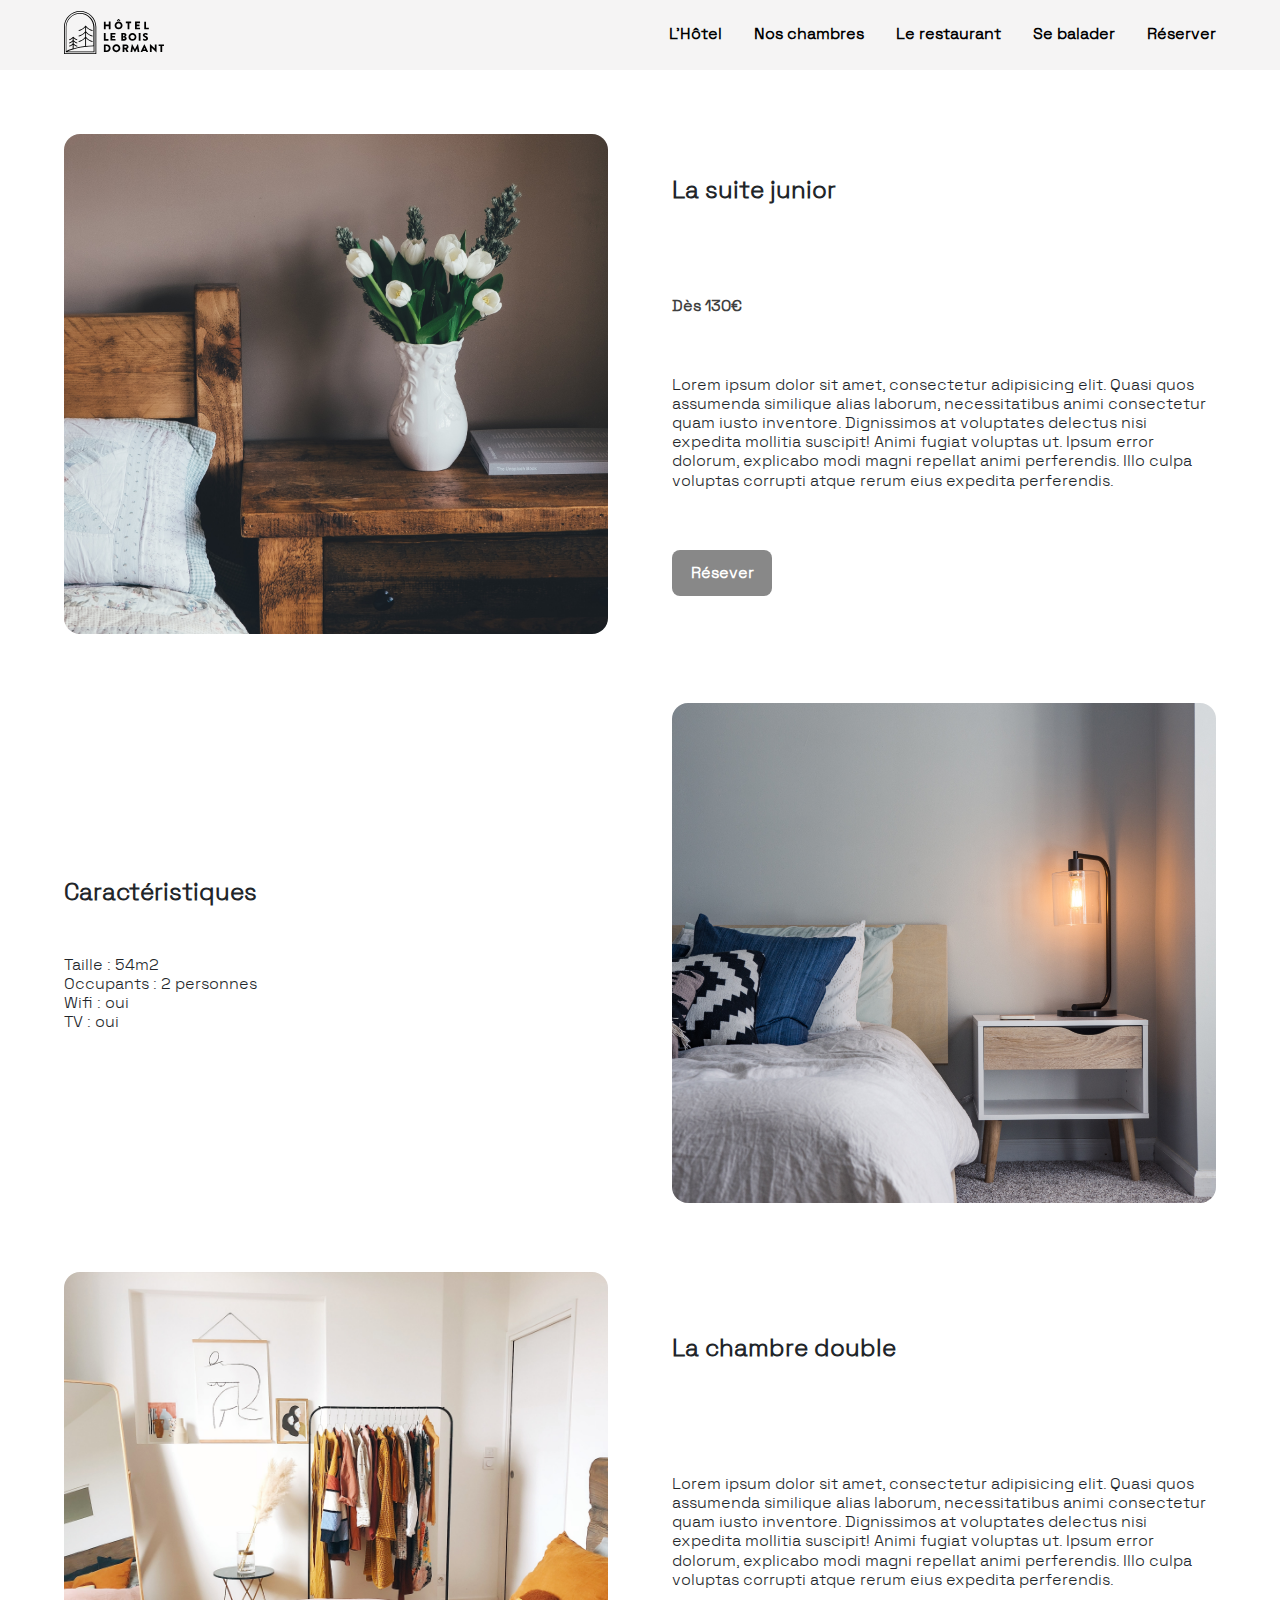
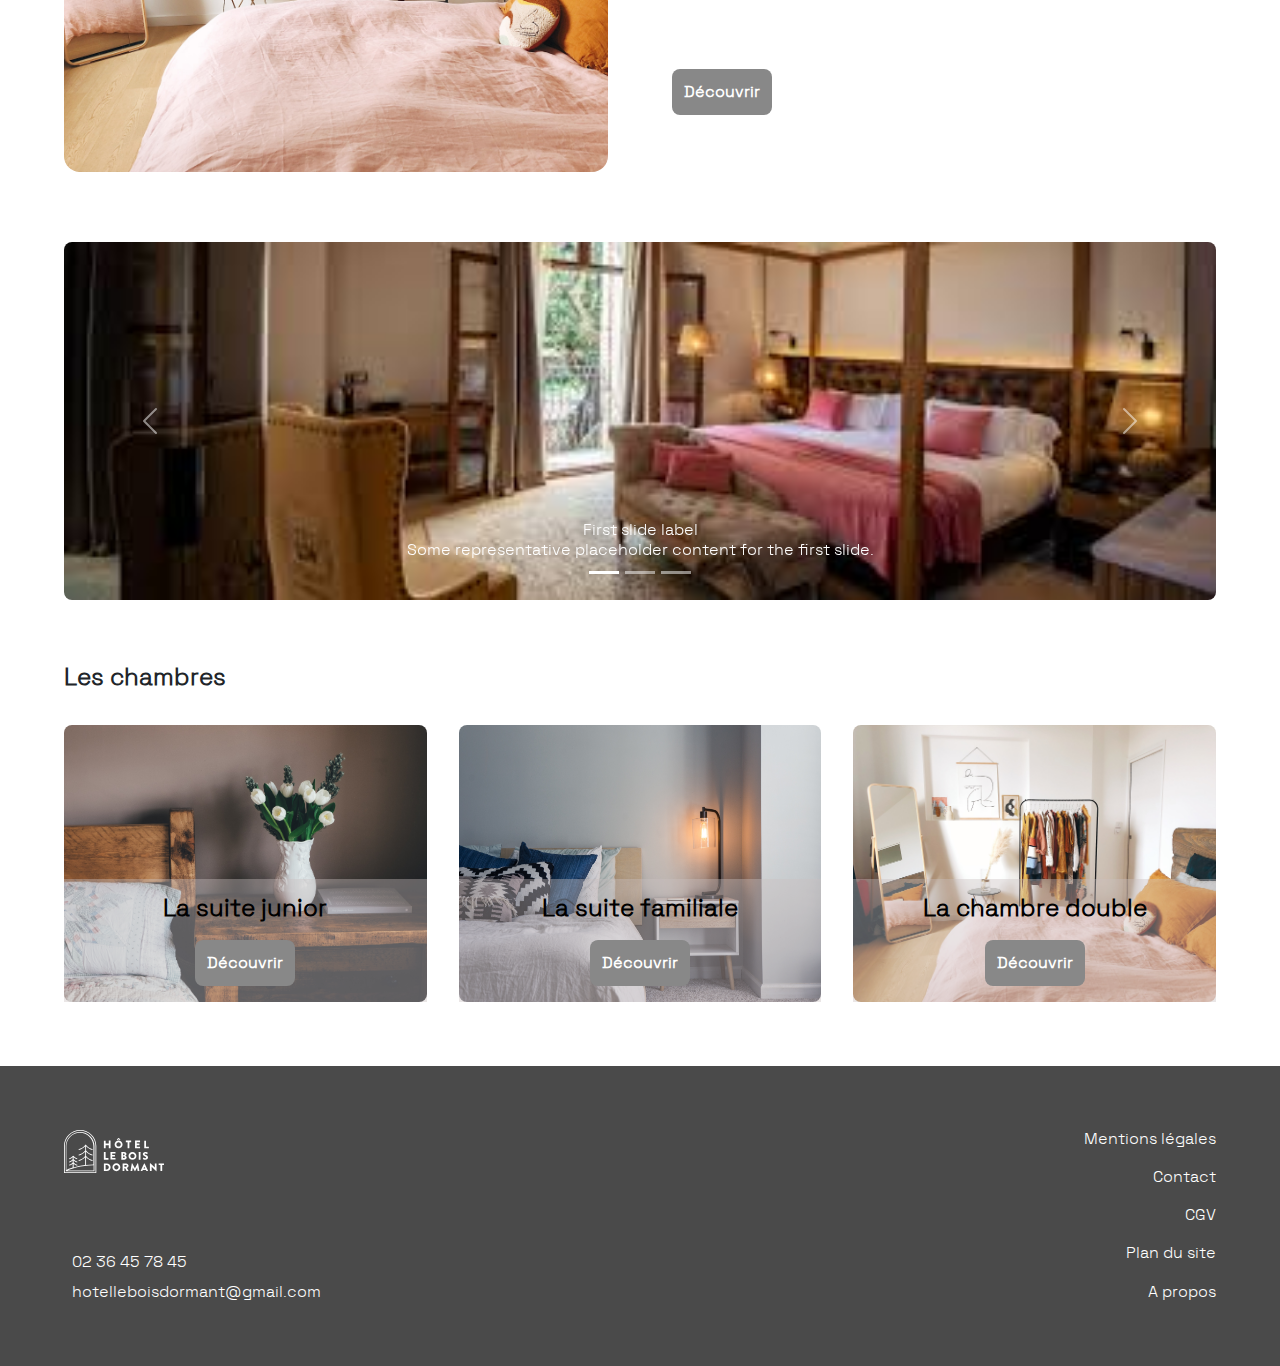
==== chambre.html @ c0fe5b74 "first version hôtel le bois dormant" ====
<!DOCTYPE html>
<html lang="fr">
<head>
    <meta charset="UTF-8">
    <meta name="viewport" content="width=device-width, initial-scale=1.0">

    <!--  CDN Fontawesome -->
    <link rel="stylesheet" href="https://cdnjs.cloudflare.com/ajax/libs/font-awesome/6.6.0/css/all.min.css" integrity="sha512-Kc323vGBEqzTmouAECnVceyQqyqdsSiqLQISBL29aUW4U/M7pSPA/gEUZQqv1cwx4OnYxTxve5UMg5GT6L4JJg==" crossorigin="anonymous" referrerpolicy="no-referrer" />

    <!--  bootstrap CDN -->
    <link href="https://cdn.jsdelivr.net/npm/bootstrap@5.3.3/dist/css/bootstrap.min.css" rel="stylesheet" integrity="sha384-QWTKZyjpPEjISv5WaRU9OFeRpok6YctnYmDr5pNlyT2bRjXh0JMhjY6hW+ALEwIH" crossorigin="anonymous">
  </head>


    <link rel="stylesheet" href="CSS/style-chambre.css">
    <title>HTML-CSS / 12 - Hôtel le bois dormant / Chambre</title>
</head>
<body>

    <header class="header">
        <nav class="header__nav">

            <a href="index.html" class="link__logo">
                <img src="assets/logo/logo-hotel-le-bois-dormant-horizontal.svg" alt="Logo Hôtel le bois dormant" class="header__logo">
            </a>

            <ul class="nav__list">
                <li class="nav__list__item">
                    <a href="" class="nav__link">L'Hôtel</a>
                </li>
                <li class="nav__list__item">
                    <a href="chambre.html" class="nav__link">Nos chambres</a>
                </li>
                <li class="nav__list__item">
                    <a href="" class="nav__link">Le restaurant</a>
                </li>
                <li class="nav__list__item">
                    <a href="" class="nav__link">Se balader</a>
                </li>
                <li class="nav__list__item">
                    <a href="" class="nav__link">Réserver</a>
                </li>
            </ul>

        </nav>
    </header>

    <main class="main">
        <section class="chambre">
            <div class="chambre__block__pictures">
                <img src="assets/images/chambres/annie-spratt-hqGcLzakDT4-unsplash.jpg" alt="photo de l'hôtel du bois dormant" class="chambre__picture__item">
            </div>

            <div class="chambre__content">
                <h2 class="chambre__title">La suite junior</h2>
                <p class="chambre__price">Dès 130€</p>
                <p class="chambre__content__text">Lorem ipsum dolor sit amet, consectetur adipisicing elit. Quasi quos assumenda similique alias laborum, necessitatibus animi consectetur quam iusto inventore. Dignissimos at voluptates delectus nisi expedita mollitia suscipit! Animi fugiat voluptas ut. Ipsum error dolorum, explicabo modi magni repellat animi perferendis. Illo culpa voluptas corrupti atque rerum eius expedita perferendis.</p>
                <a href="" class="btn">Résever</a>
            </div>
        </section>

        <section class="chambre">

            <div class="chambre__content">
                <div class="chambre__content__caracteristique">
                <h2 class="chambre__title">Caractéristiques</h2>
                    <div class="chambre__caracteristiques">
                        <p class="caracteristiques__item">Taille : 54m2</p>
                        <p class="caracteristiques__item">Occupants : 2 personnes</p>
                        <p class="caracteristiques__item">Wifi : oui</p>
                        <p class="caracteristiques__item">TV : oui</p>
                    </div>
                </div>
            </div>     
                

            <div class="chambre__block__pictures picture__caracteristiques">
                <img src="assets/images/chambres/christopher-jolly-GqbU78bdJFM-unsplash.jpg" alt="photo de l'hôtel du bois dormant" class="chambre__picture__item">
            </div>
        </section>

        <section class="chambre">
            <div class="chambre__block__pictures">
                <img src="assets/images/chambres/yasmine-boheas-i_q8BWT80TE-unsplash.jpg" alt="photo de l'hôtel du bois dormant" class="chambre__picture__item">
            </div>

            <div class="chambre__content">
                <h2 class="chambre__title">La chambre double</h2>
                <p class="chambre__content__text">Lorem ipsum dolor sit amet, consectetur adipisicing elit. Quasi quos assumenda similique alias laborum, necessitatibus animi consectetur quam iusto inventore. Dignissimos at voluptates delectus nisi expedita mollitia suscipit! Animi fugiat voluptas ut. Ipsum error dolorum, explicabo modi magni repellat animi perferendis. Illo culpa voluptas corrupti atque rerum eius expedita perferendis.</p>
                <a href="" class="btn">Découvrir</a>
            </div>
        </section>

        <!-- Captions Caroussel Boostrap  / ajout de slider pr la classe  -->  
        <div id="carouselExampleCaptions" class="carousel slide slider">
            <div class="carousel-indicators">
              <button type="button" data-bs-target="#carouselExampleCaptions" data-bs-slide-to="0" class="active" aria-current="true" aria-label="Slide 1"></button>
              <button type="button" data-bs-target="#carouselExampleCaptions" data-bs-slide-to="1" aria-label="Slide 2"></button>
              <button type="button" data-bs-target="#carouselExampleCaptions" data-bs-slide-to="2" aria-label="Slide 3"></button>
            </div>

             <!-- w-100 = width rajout de picture__slider pr les arrondis  -->
            <div class="carousel-inner">
              <div class="carousel-item active">
                <img src="assets/images/chambres/chbre1.jpeg" class="d-block
                w-100 picture__slider" alt="...">
                <div class="carousel-caption d-none d-md-block">
                  <h5>First slide label</h5>
                  <p>Some representative placeholder content for the first slide.</p>
                </div>
              </div>
              <div class="carousel-item">
                <img src="assets/images/chambres/chbre2.jpeg" class="d-block
                w-100 picture__slider" alt="...">
                <div class="carousel-caption d-none d-md-block">
                  <h5>Second slide label</h5>
                  <p>Some representative placeholder content for the second slide.</p>
                </div>
              </div>
              <div class="carousel-item">
                <img src="assets/images/chambres/chbre3.jpeg" class="d-block w-100 picture__slider" alt="...">
                <div class="carousel-caption d-none d-md-block">
                  <h5>Third slide label</h5>
                  <p>Some representative placeholder content for the third slide.</p>
                </div>
              </div>
            </div>
            <button class="carousel-control-prev" type="button" data-bs-target="#carouselExampleCaptions" data-bs-slide="prev">
              <span class="carousel-control-prev-icon" aria-hidden="true"></span>
              <span class="visually-hidden">Previous</span>
            </button>
            <button class="carousel-control-next" type="button" data-bs-target="#carouselExampleCaptions" data-bs-slide="next">
              <span class="carousel-control-next-icon" aria-hidden="true"></span>
              <span class="visually-hidden">Next</span>
            </button>
          </div>


        <section class="chambres">
            <h2 class="chambre__title">Les chambres</h2>
            <div class="chambres__content">                
                <article class="chambre__card">
                    <a href="" class="chambre__card__link">
                        <img src="assets/images/chambres/annie-spratt-hqGcLzakDT4-unsplash.jpg" class="chambre__picture" alt="Photo d'une chambre de l'hôtel du bois dormant">
                        <div class="chambre__card__content">
                            <h3 class="chambre__card__title">La suite junior</h3>
                            <a href="" class="btn">Découvrir</a>
                        </div>
                    </a>
                </article>

                <article class="chambre__card">
                    <a href="" class="chambre__card__link">
                        <img src="assets/images/chambres/christopher-jolly-GqbU78bdJFM-unsplash.jpg" class="chambre__picture" alt="Photo d'une chambre de l'hôtel du bois dormant">
                        <div class="chambre__card__content">
                            <h3 class="chambre__card__title">La suite familiale</h3>
                            <a href="" class="btn">Découvrir</a>
                        </div>
                    </a>
                </article>

                <article class="chambre__card">
                    <a href="" class="chambre__card__link">
                        <img src="assets/images/chambres/yasmine-boheas-i_q8BWT80TE-unsplash.jpg" class="chambre__picture" alt="Photo d'une chambre de l'hôtel du bois dormant">
                        <div class="chambre__card__content">
                            <h3 class="chambre__card__title">La chambre double</h3>
                            <a href="" class="btn">Découvrir</a>
                        </div>
                    </a>
                </article>
            </div>
        </section>
    </main>

        <footer class="footer">

            <div class="footer__informations footer__content">
                <a href="index.html" class="link__logo">
                    <img src="assets/logo/logo-hotel-le-bois-dormant-horizontal-white.svg" alt="Logo Hôtel le bois dormant" class="header__logo">
                </a>
    
                <div class="footer__address">
                    <p class="footer__phone"><i class="fa-solid fa-phone"></i>&nbsp;&nbsp;02 36 45 78 45</p>
                    <p class="footer__email"><i class="fa-solid fa-envelope"></i>&nbsp;&nbsp;hotelleboisdormant@gmail.com</p>
                </div>    
            </div>
    
            <div class="footer__reseaux footer__content">
                <a href="" class="reseaux__link"><i class="fa-brands fa-twitter"></i></a>
                <a href="" class="reseaux__link"><i class="fa-brands fa-instagram"></i></a>
                <a href="" class="reseaux__link"><i class="fa-brands fa-facebook"></i></a>
            </div>
    
            <div class="footer__nav footer__content">
                <nav class="footer__nav">
                    <a href="" class="footer__nav__link">Mentions légales</a>
                    <a href="" class="footer__nav__link">Contact</a>
                    <a href="" class="footer__nav__link">CGV</a>
                    <a href="" class="footer__nav__link">Plan du site</a>
                    <a href="" class="footer__nav__link">A propos</a>
                </nav>
            </div>
    
        </footer>

    <!-- SCRIPT JS BOOSTRAP -->
    <script src="https://cdn.jsdelivr.net/npm/bootstrap@5.3.3/dist/js/bootstrap.bundle.min.js" integrity="sha384-YvpcrYf0tY3lHB60NNkmXc5s9fDVZLESaAA55NDzOxhy9GkcIdslK1eN7N6jIeHz" crossorigin="anonymous"></script>
</body>
</html>
---- CSS/style-chambre.css ----
@import url(reset.css);
@import url(variables.css);
@import url(nav.css);
@import url(footer.css);

@font-face {
    font-family: 'space_grotesklight';
    src: url('../assets/fonts/spacegrotesk-variablefont_wght-webfont.woff2') format('woff2'),
         url('../assets/fonts/spacegrotesk-variablefont_wght-webfont.woff') format('woff');
    font-weight: normal;
    font-style: normal;
}

/********** CSS General **********/

html, body{
    font-size: 16px;
    font-family: var(--font-family);              
}

/********** CSS Main **********/

.main{
    padding: 64px;
}

.chambre{
    display: grid;
    grid-template-columns: repeat(2, 1fr);
    column-gap: 64px;
    margin-bottom: 64px;
}

.chambre__content{
    display: flex;
    flex-direction: column;
    justify-content: space-evenly;
    row-gap: var(--spacing-md);
}

.chambre__content__caracteristique{
    display: flex;
    flex-direction: column;
    justify-content: center;
    row-gap: var(--spacing-md);
}

.chambre__picture__item{
    width: 100%;
    height: 500px;
    object-fit: cover;
    border-radius: var(--spacing-md);
}

.chambre__title{
    font-size: var(--font-size-subtitle);
    font-weight: var(--font-weight-xl);
    margin-bottom: var(--spacing-xl);
}

.btn{
    background: var(--bg-btn);
    color: var(--text-color-primary-white);
    text-decoration: none;
    padding: var(--spacing-xs);
    width: 100px;
    text-align: center;
    border-radius: var(--radius-md);
    font-weight: var(--font-weight-xl);
}

.chambre__price{
    font-size: var(--font-weight-lg);
    color: rgb(63, 63, 63);
    font-weight: var(--font-weight-xl);
}

.picture__slider{
    border-radius: var(--radius-md)
}

.footer{
    height: 300px;
}

.chambres__content{
    display: grid;
    grid-template-columns: repeat(3, 1fr);
    column-gap: var(--spacing-xl);    
}

.chambre__picture{
    width: 100%;
    height: 100%;
    border-radius: var(--radius-md);
}

.chambre__card__link{
    text-decoration: none;
    color: var(--text-color-primary-white);
}

.chambre__card{
    position: relative;
}

.chambre__card__title{
    color: var(--text-color-primary-dark);
    font-size: var(--font-size-subtitle);
    font-weight: var(--font-weight-xl);
    margin-bottom: var(--spacing-md);
}

.chambre__card__content{
    position: absolute;
    bottom: 0;
    left: 0;
    padding: var(--spacing-md) 0;
    display: flex;
    flex-direction: column;
    align-items: center;
    background-color: rgba(203, 192, 192, 0.4);
    width: 100%;
}

.footer{
    height: 300px;
}

.slider{
    margin-bottom: 64px;
}

/* MEDIAS QUERIES */

@media screen and (max-width: 1024px){
    .chambres__content{
        grid-template-columns: repeat(2, 1fr);
        grid-template-rows: auto 300px;
        row-gap: 2rem;
    }

    .chambre__card:last-child{
        grid-column: 1 / 3;
    }

    .chambre__picture{
        object-fit: cover;
    }
}

@media screen and (max-width: 768px){

    /* On positionne le logo et la nav en colonne,
       le logo se trouve au dessus de la nav */

    .header__nav{
        padding: 1rem;
        flex-direction: column;
    }

    .link__logo{
        margin-bottom: 1rem;
    }

    /* On positionne en colonne tous les liens de la nav
    et on aligne au centre horizontalement */

    .nav__list{
        flex-direction: column;
        align-items: center;
        row-gap: 0.5rem;
    }

    .nav__link{
        margin-left: 0;
    }

    /* On positionne en colonnes les sections chambre*/

    .chambre{
        grid-template-columns: 1fr;
    }

    .main{
        padding: 32px 1 rem;
    }

    .chambre__picture__item{
        height: 300px;
        margin-bottom: 1rem;
    }

    .picture__caracteristiques{
        order: 1;
    }

    .chambre__content__caracteristique{
        order: 2;
    }
   
    .footer{
        height: 100%;
        flex-direction: column;
        padding: 32px 0;
    }

    .footer__content{
        width: 100%;
        align-items: center;
        margin-bottom: 1.5rem;
    }

    .footer__content:last-child{
        margin-bottom: 0;
    }

    .footer__nav{
        align-items: center;
    }

    .footer__phone, .footer__email{
        text-align: center;
    }

}
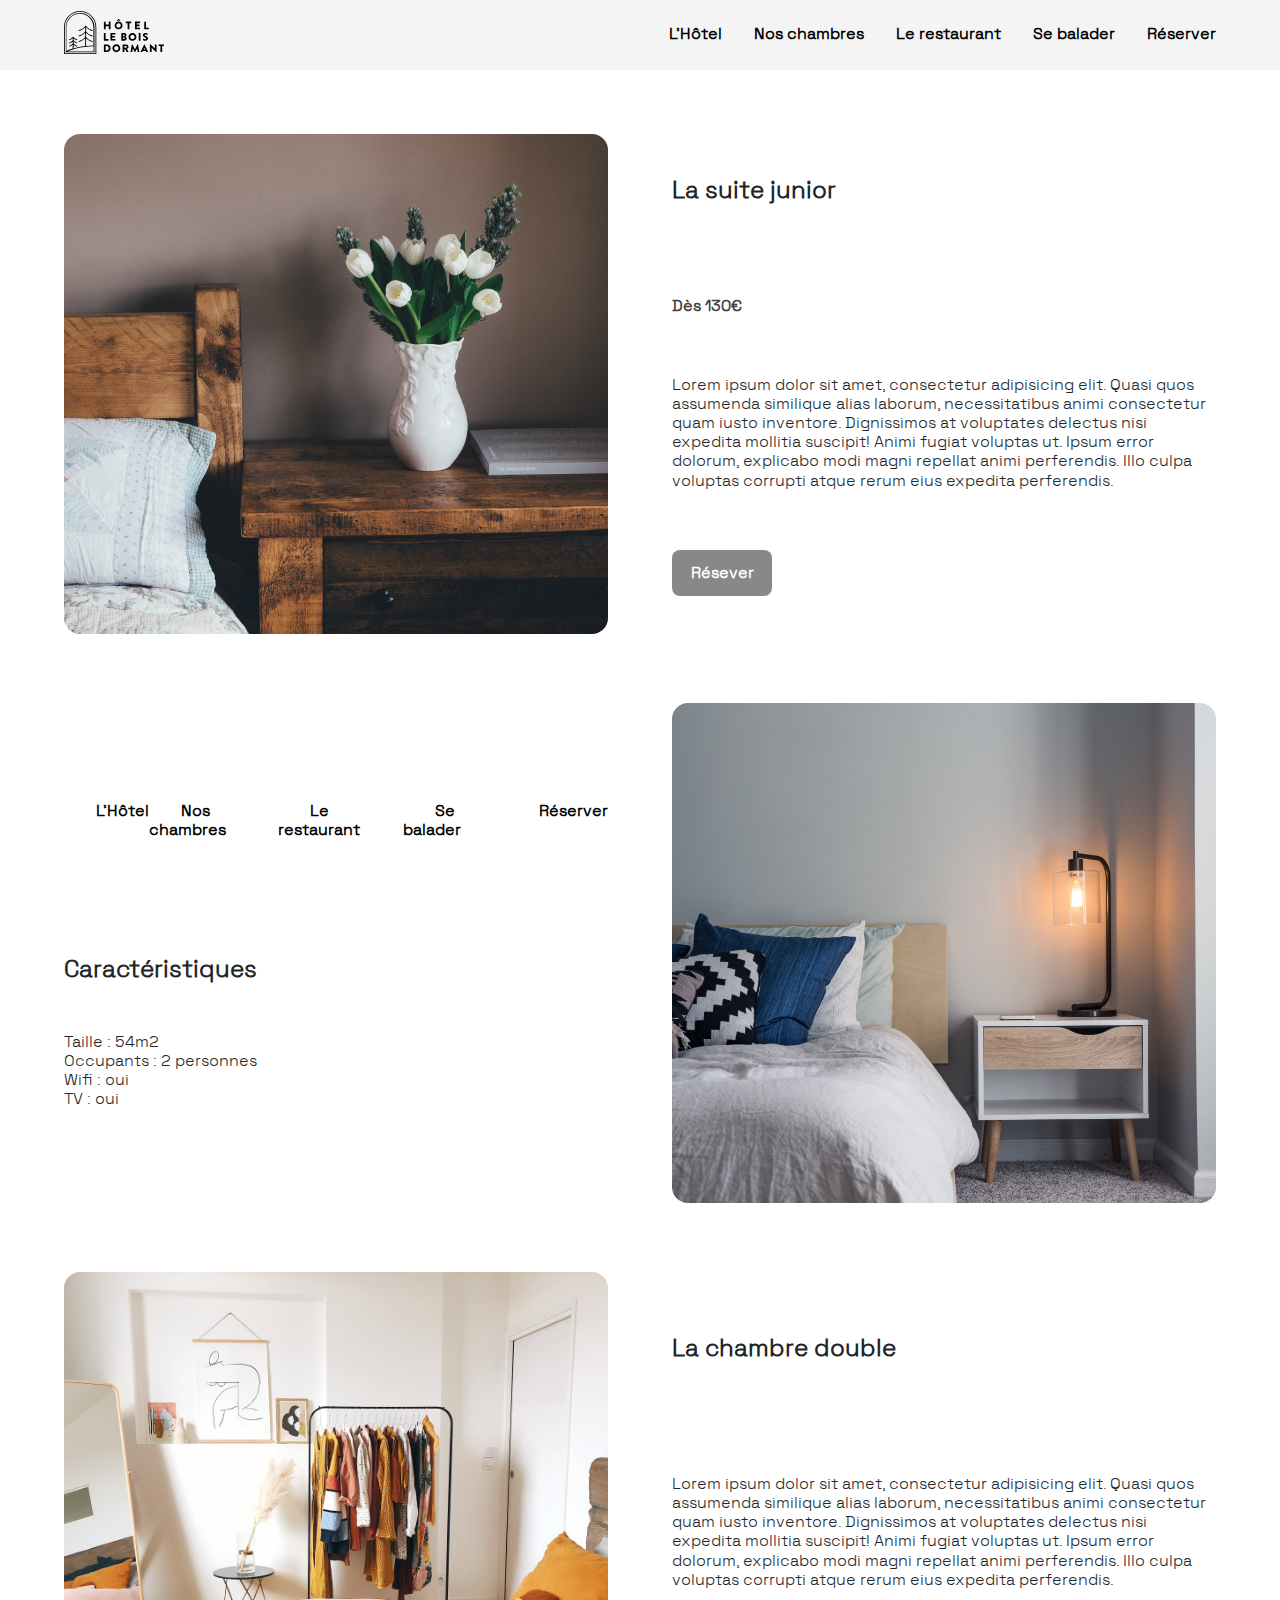
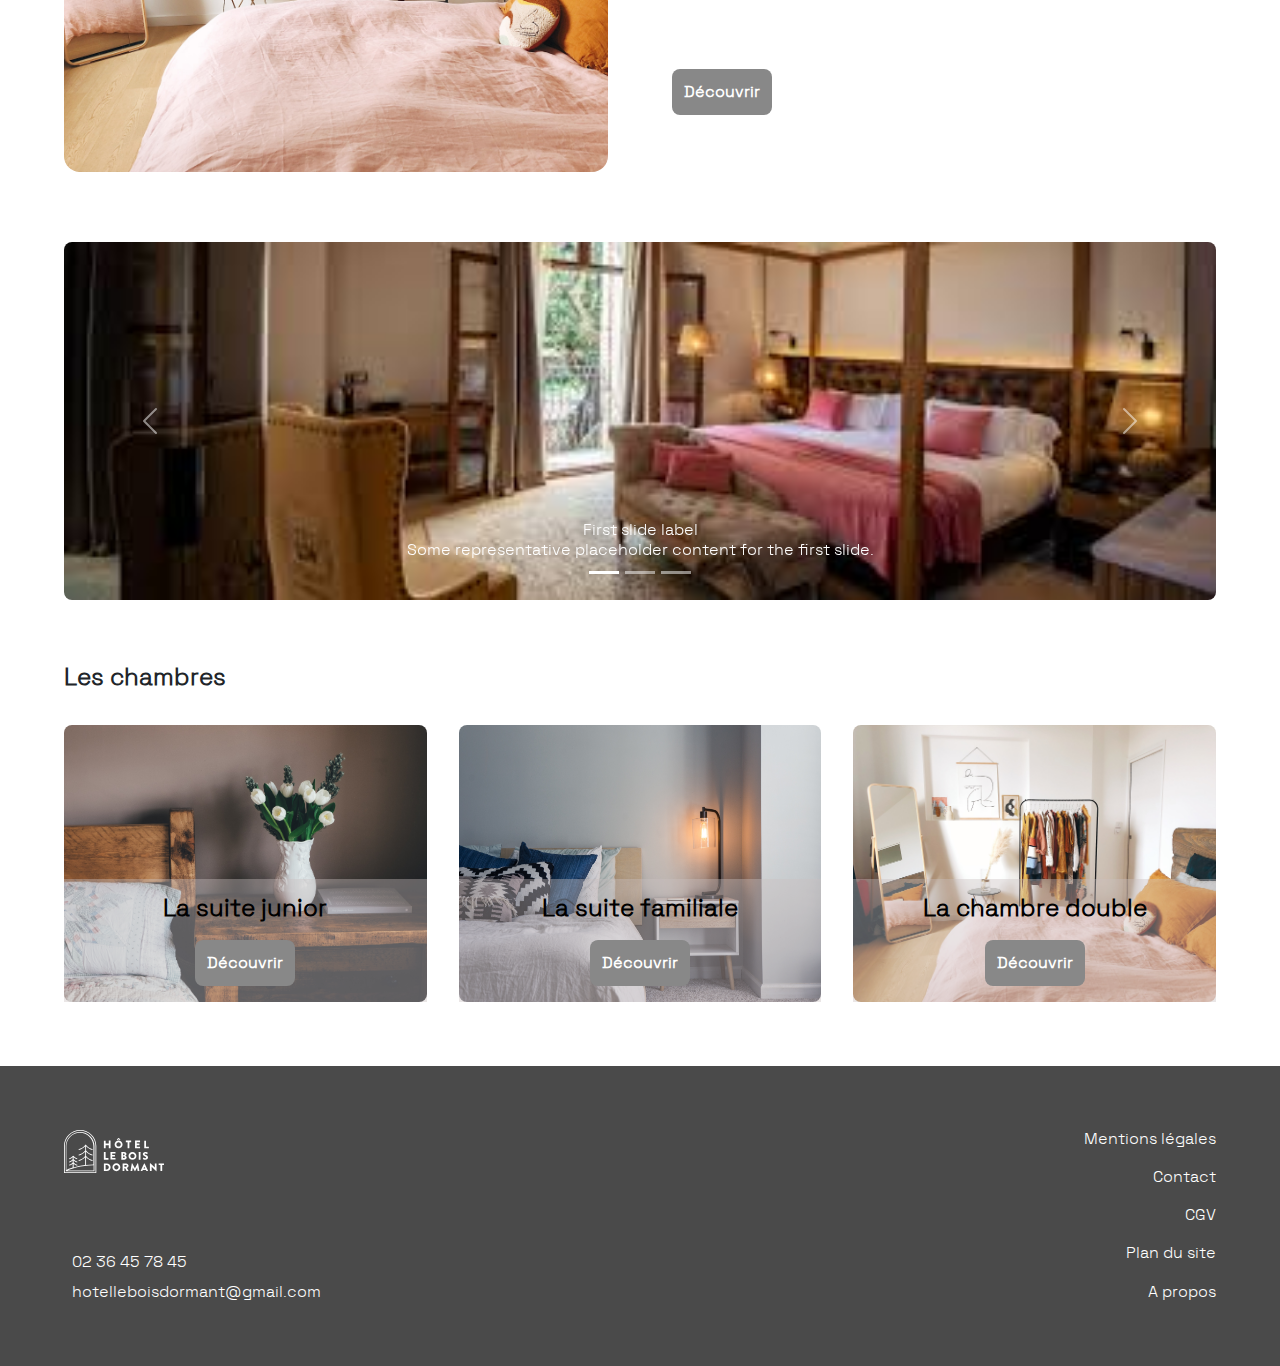
==== commit 365bd91d: "update chambres indext.html" ====
--- a/chambre.html
+++ b/chambre.html
@@ -62,6 +62,27 @@
         <section class="chambre">
 
             <div class="chambre__content">
+
+
+                <ul class="nav__list">
+                    <li class="nav__list__item">
+                        <a href="" class="nav__link">L'Hôtel</a>
+                    </li>
+                    <li class="nav__list__item">
+                        <a href="chambre.html" class="nav__link">Nos chambres</a>
+                    </li>
+                    <li class="nav__list__item">
+                        <a href="" class="nav__link">Le restaurant</a>
+                    </li>
+                    <li class="nav__list__item">
+                        <a href="" class="nav__link">Se balader</a>
+                    </li>
+                    <li class="nav__list__item">
+                        <a href="" class="nav__link">Réserver</a>
+                    </li>
+                </ul>
+
+
                 <div class="chambre__content__caracteristique">
                 <h2 class="chambre__title">Caractéristiques</h2>
                     <div class="chambre__caracteristiques">
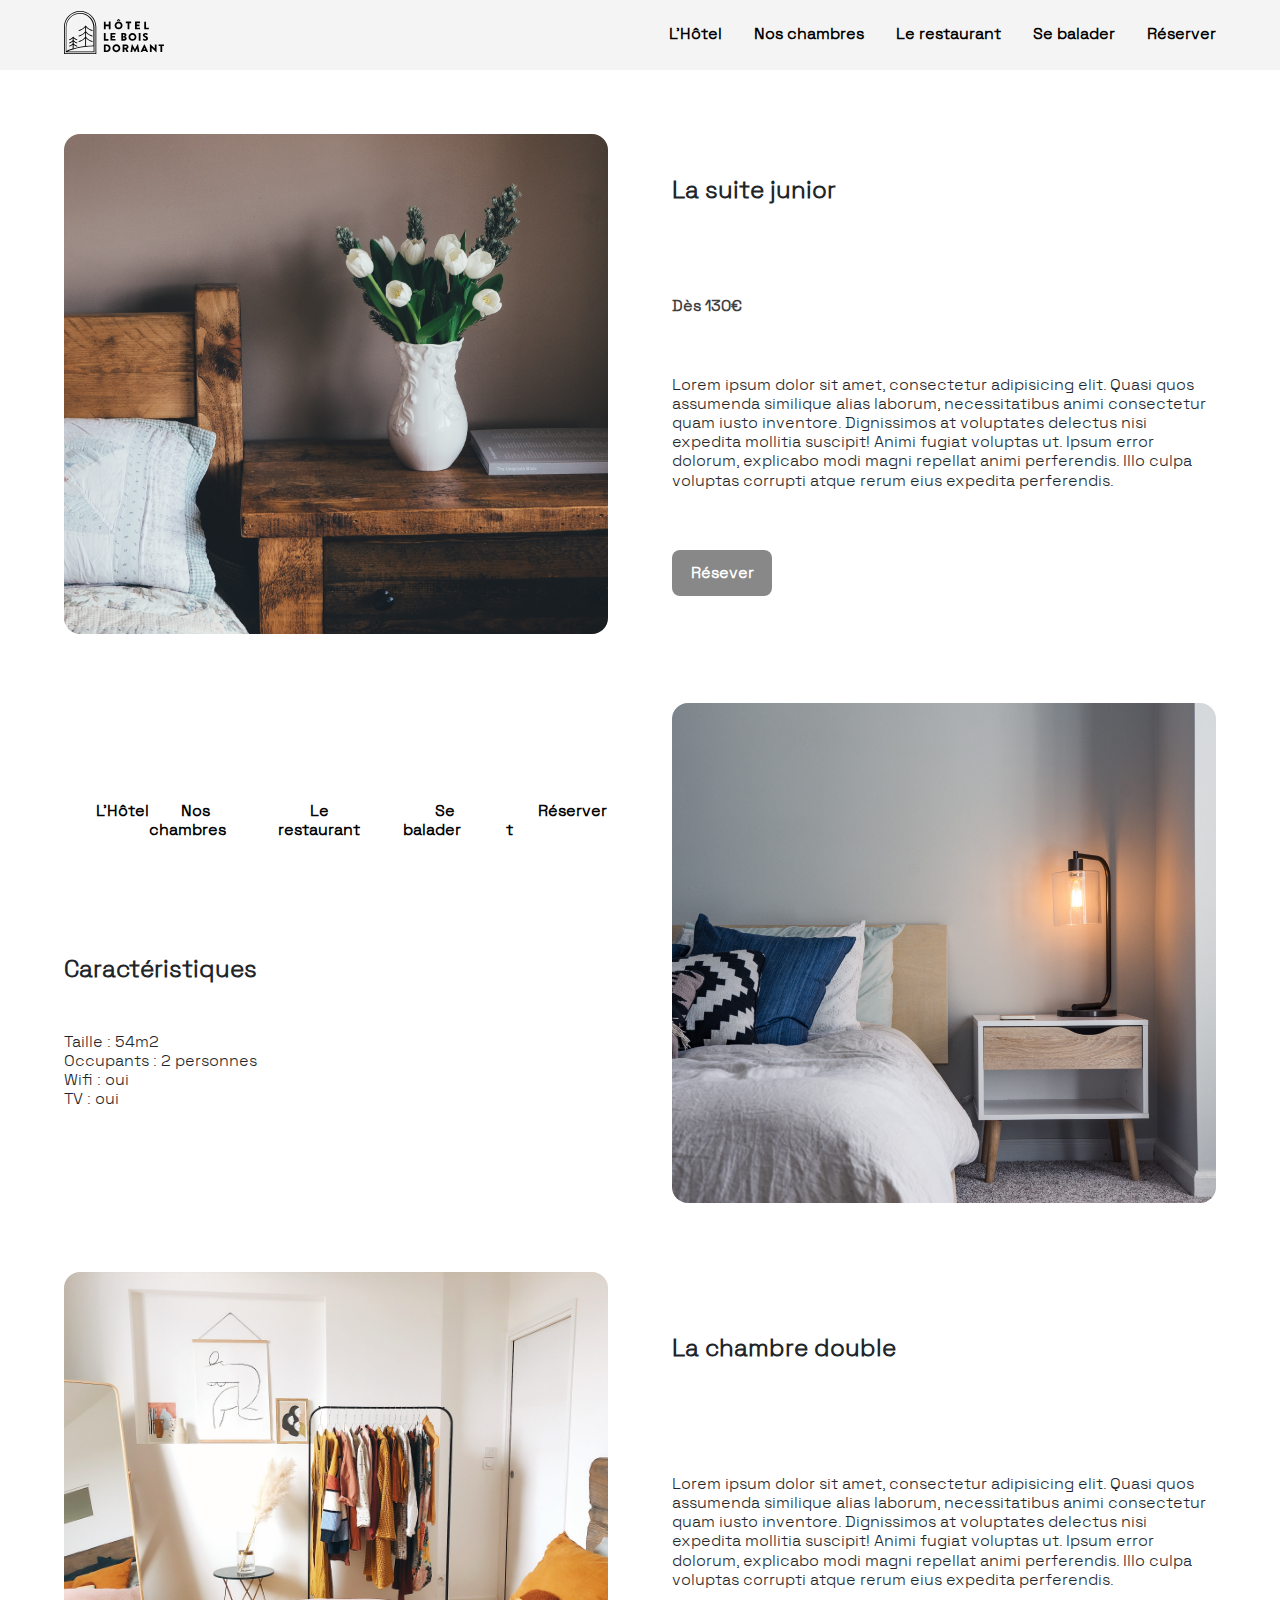
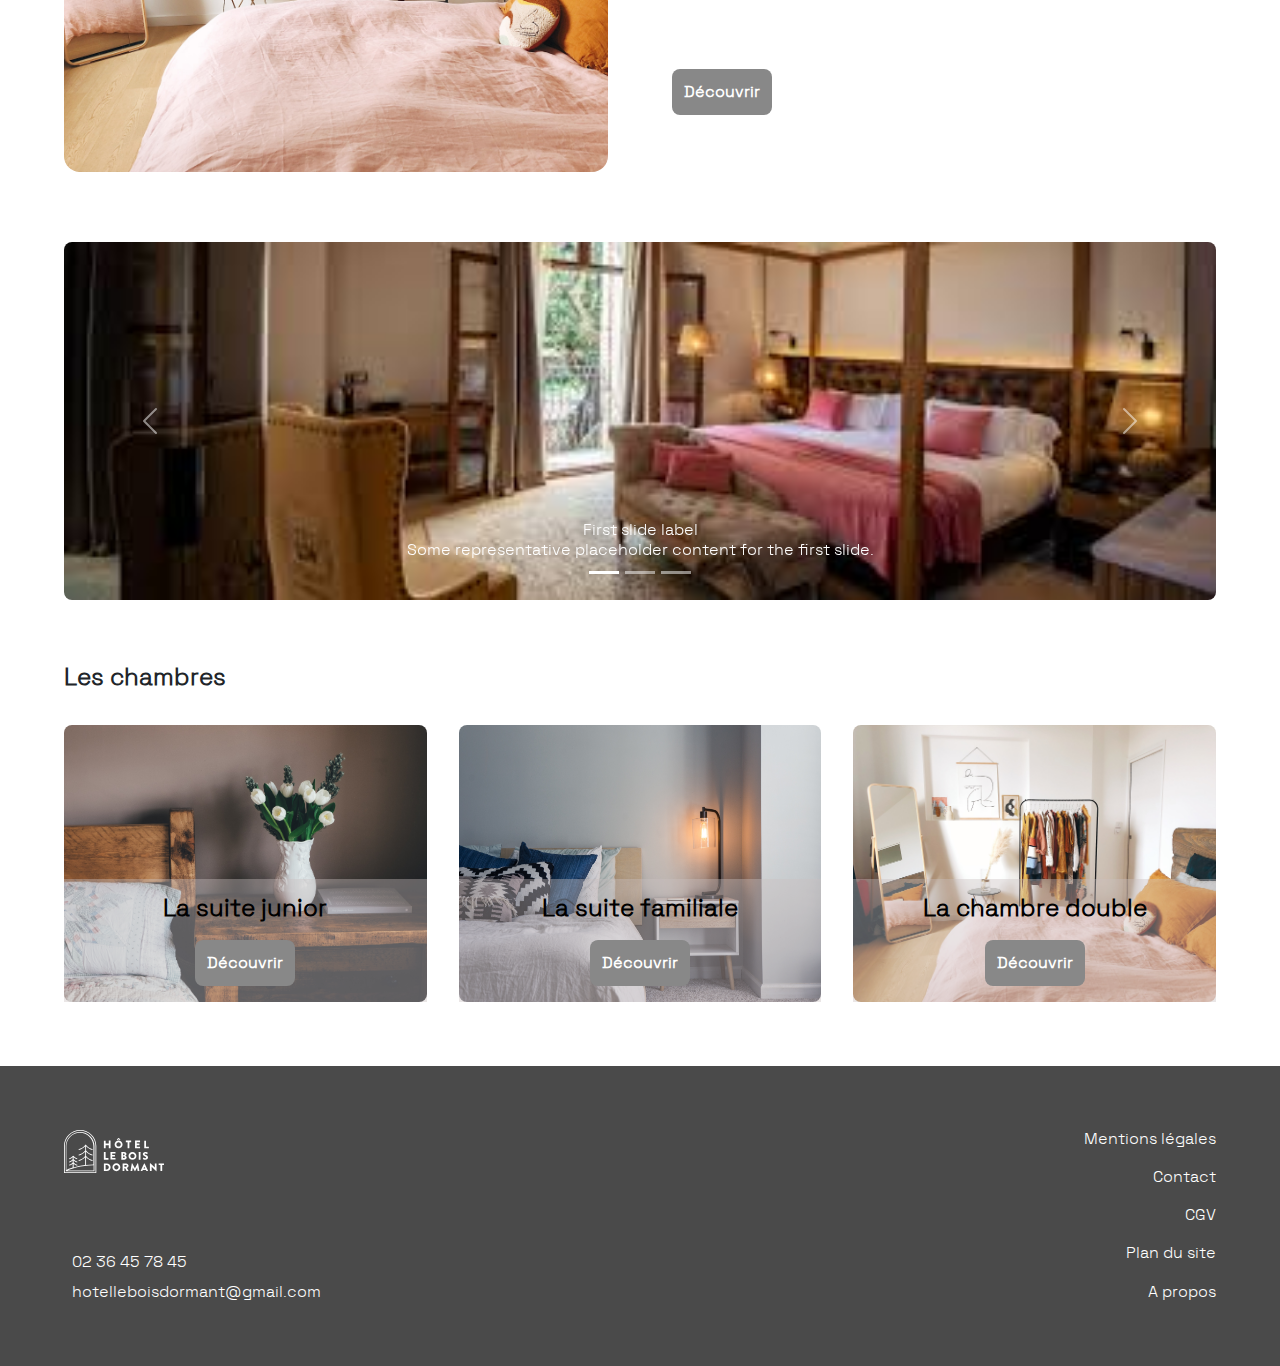
==== commit f2b29ea5: "update chambres.html" ====
--- a/chambre.html
+++ b/chambre.html
@@ -78,7 +78,7 @@
                         <a href="" class="nav__link">Se balader</a>
                     </li>
                     <li class="nav__list__item">
-                        <a href="" class="nav__link">Réserver</a>
+                        <a href="" class="nav__link">Réserver t</a>
                     </li>
                 </ul>
 
